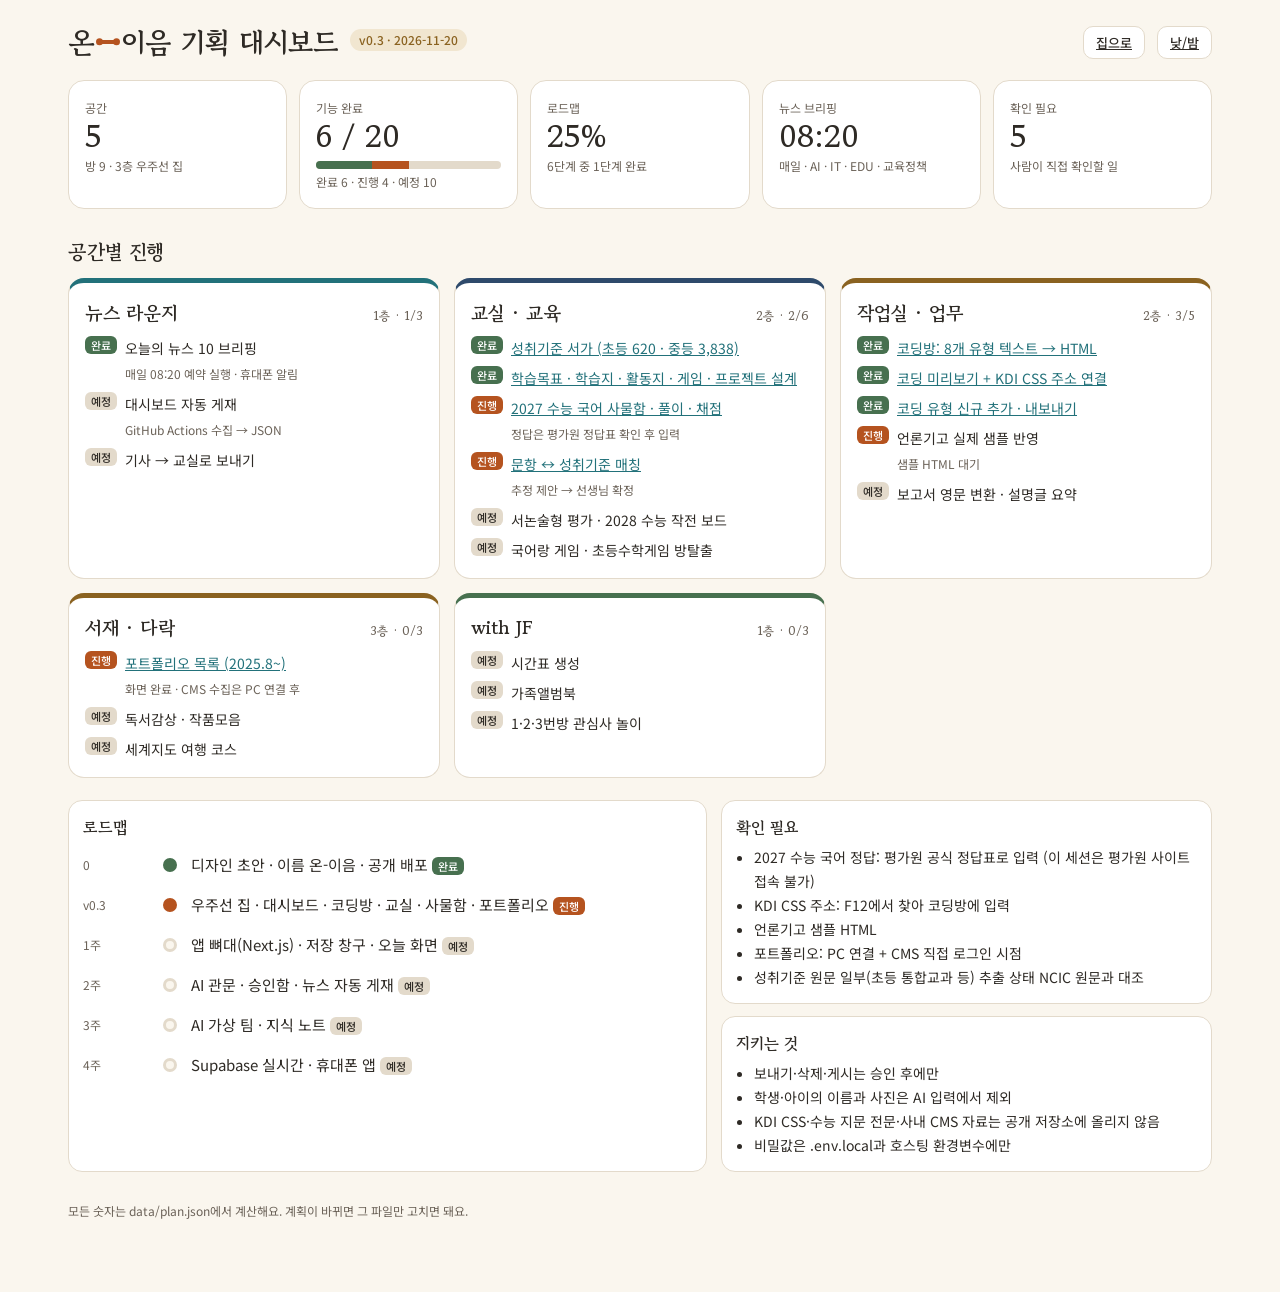
==== dashboard.html @ b9b787f5 "v0.3: 우주선 집·타임캡슐 수납장, 기획 대시보드, 코딩방, 교실 성취기준 설계, 수능 국어 사물함, 서재 포트폴리오 - 집 전체를 둥둥 떠 있는 우주선으로, 수납장은 타임캡슐" ====
<!doctype html>
<html lang="ko">
<head>
<meta charset="utf-8">
<meta name="viewport" content="width=device-width, initial-scale=1">
<title>기획 대시보드 · 온-이음</title>
<link rel="icon" href="data:image/svg+xml,%3Csvg xmlns='http://www.w3.org/2000/svg' viewBox='0 0 32 32'%3E%3Ccircle cx='7' cy='16' r='5' fill='%23B5531F'/%3E%3Ccircle cx='25' cy='16' r='5' fill='%2347704F'/%3E%3Cpath d='M12 16h8' stroke='%23B5531F' stroke-width='3' stroke-linecap='round'/%3E%3C/svg%3E">
<link rel="stylesheet" href="https://fonts.googleapis.com/css2?family=Gowun+Batang:wght@400;700&family=Noto+Sans+KR:wght@400;500;700&family=JetBrains+Mono&display=swap">
<link rel="stylesheet" href="styles.css">
<link rel="stylesheet" href="css/room.css">
<style>
  .db{max-width:1180px;margin:0 auto;padding:22px 18px 60px}
  .db-top{display:flex;align-items:center;gap:12px;flex-wrap:wrap;margin-bottom:18px}
  .db-top h1{font:700 28px var(--font-display);margin:0;display:flex;align-items:center}
  .kpis{display:grid;grid-template-columns:repeat(auto-fit,minmax(170px,1fr));gap:12px;margin-bottom:22px}
  .kpi{background:var(--paper-raised);border:1px solid var(--line);border-radius:16px;padding:14px 16px}
  .kpi b{display:block;font:700 30px/1.1 var(--font-display)}
  .kpi span{font-size:12px;color:var(--ink-muted)}
  .bar{height:8px;border-radius:99px;background:var(--line);overflow:hidden;margin-top:8px;display:flex}
  .bar i{display:block;height:100%}
  .spaces{display:grid;grid-template-columns:repeat(auto-fit,minmax(320px,1fr));gap:14px}
  .sp-card{background:var(--paper-raised);border:1px solid var(--line);border-radius:16px;padding:16px;border-top:5px solid var(--line)}
  .sp-card h2{font:700 19px var(--font-display);margin:0 0 2px;display:flex;justify-content:space-between;align-items:baseline}
  .sp-card ul{list-style:none;padding:0;margin:10px 0 0;display:grid;gap:6px}
  .sp-card li{display:grid;grid-template-columns:auto 1fr;gap:2px 8px;font-size:14px;align-items:start}
  .sp-card li small{grid-column:2;color:var(--ink-muted);font-size:12px}
  .st{font:500 11px var(--font-sans);border-radius:6px;padding:1px 6px;white-space:nowrap}
  .st.done{background:var(--garden);color:var(--on-accent)}.st.doing{background:var(--ember);color:var(--on-accent)}.st.plan{background:var(--line);color:var(--ink)}
  .tl{list-style:none;padding:0;margin:0;display:grid;gap:0}
  .tl li{display:grid;grid-template-columns:70px 18px 1fr;gap:10px;align-items:center;padding:8px 0}
  .tl .dot{width:14px;height:14px;border-radius:50%;border:3px solid var(--line);background:var(--paper)}
  .tl li.done .dot{background:var(--garden);border-color:var(--garden)}.tl li.doing .dot{background:var(--ember);border-color:var(--ember)}
  .two-col{display:grid;grid-template-columns:1.3fr 1fr;gap:14px;margin-top:22px}
  @media (max-width:860px){.two-col{grid-template-columns:1fr}}
  h2.sec{font:700 20px var(--font-display);margin:28px 0 12px}
</style>
</head>
<body class="room-page">
<div class="db">
  <div class="db-top">
    <h1>온<span class="dash" aria-hidden="true"></span>이음 기획 대시보드</h1>
    <span class="chip-s oak" id="ver"></span>
    <span style="flex:1"></span>
    <a class="btn-s" href="index.html">집으로</a>
    <a class="btn-s" href="#" data-theme-toggle>낮/밤</a>
  </div>
  <div class="kpis" id="kpis"></div>
  <h2 class="sec">공간별 진행</h2>
  <div class="spaces" id="spaces"></div>
  <div class="two-col">
    <div class="card-s"><h3>로드맵</h3><ol class="tl" id="tl"></ol></div>
    <div>
      <div class="card-s"><h3>확인 필요</h3><ul id="checks" style="margin:0;padding-left:18px;font-size:14px"></ul></div>
      <div class="card-s"><h3>지키는 것</h3><ul id="rules" style="margin:0;padding-left:18px;font-size:14px"></ul></div>
    </div>
  </div>
  <p class="note-s" style="margin-top:18px">모든 숫자는 data/plan.json에서 계산해요. 계획이 바뀌면 그 파일만 고치면 돼요.</p>
</div>
<script src="js/common.js"></script>
<script>
(function () {
  function esc(s) { return String(s == null ? '' : s).replace(/&/g, '&amp;').replace(/</g, '&lt;').replace(/>/g, '&gt;'); }
  var LABEL = { done: '완료', doing: '진행', plan: '예정' };
  fetch('data/plan.json').then(function (r) { return r.json(); }).then(function (p) {
    var feats = [].concat.apply([], p.spaces.map(function (s) { return s.features; }));
    var c = { done: 0, doing: 0, plan: 0 }; feats.forEach(function (f) { c[f.status]++; });
    var rm = p.roadmap, rmDone = rm.filter(function (r) { return r.status === 'done'; }).length + rm.filter(function (r) { return r.status === 'doing'; }).length * 0.5;
    var pct = Math.round(c.done / feats.length * 100);
    document.getElementById('ver').textContent = p.version + ' · ' + p.updated;
    document.getElementById('kpis').innerHTML =
      '<div class="kpi"><span>공간</span><b>' + p.spaces.length + '</b><span>방 9 · 3층 우주선 집</span></div>' +
      '<div class="kpi"><span>기능 완료</span><b>' + c.done + ' / ' + feats.length + '</b><div class="bar"><i style="width:' + (c.done / feats.length * 100) + '%;background:var(--garden)"></i><i style="width:' + (c.doing / feats.length * 100) + '%;background:var(--ember)"></i></div><span>완료 ' + c.done + ' · 진행 ' + c.doing + ' · 예정 ' + c.plan + '</span></div>' +
      '<div class="kpi"><span>로드맵</span><b>' + Math.round(rmDone / rm.length * 100) + '%</b><span>' + rm.length + '단계 중 ' + rm.filter(function (r) { return r.status === 'done'; }).length + '단계 완료</span></div>' +
      '<div class="kpi"><span>뉴스 브리핑</span><b>' + esc(p.briefing.time) + '</b><span>' + esc(p.briefing.days) + ' · ' + esc(p.briefing.fields.join(' · ')) + '</span></div>' +
      '<div class="kpi"><span>확인 필요</span><b>' + p.checks.length + '</b><span>사람이 직접 확인할 일</span></div>';
    document.getElementById('spaces').innerHTML = p.spaces.map(function (s) {
      var d = s.features.filter(function (f) { return f.status === 'done'; }).length;
      return '<section class="sp-card" style="border-top-color:var(--' + s.tone + ')"><h2>' + esc(s.name) + '<small class="note-s">' + esc(s.floor) + ' · ' + d + '/' + s.features.length + '</small></h2><ul>' +
        s.features.map(function (f) {
          var name = f.link ? '<a href="' + esc(f.link) + '">' + esc(f.name) + '</a>' : esc(f.name);
          return '<li><span class="st ' + f.status + '">' + LABEL[f.status] + '</span><span>' + name + '</span>' + (f.note ? '<small>' + esc(f.note) + '</small>' : '') + '</li>';
        }).join('') + '</ul></section>';
    }).join('');
    document.getElementById('tl').innerHTML = rm.map(function (r) { return '<li class="' + r.status + '"><span class="note-s">' + esc(r.week) + '</span><span class="dot"></span><span>' + esc(r.title) + ' <span class="st ' + r.status + '">' + LABEL[r.status] + '</span></span></li>'; }).join('');
    document.getElementById('checks').innerHTML = p.checks.map(function (x) { return '<li>' + esc(x) + '</li>'; }).join('');
    document.getElementById('rules').innerHTML = p.rules.map(function (x) { return '<li>' + esc(x) + '</li>'; }).join('');
  }).catch(function () { document.getElementById('kpis').innerHTML = '<div class="card-s">plan.json을 불러오지 못했어요. 웹 서버에서 열어 주세요.</div>'; });
})();
</script>
</body>
</html>
---- styles.css ----
/* 온-이음 On-ieum — tokens */
:root{
  --paper:#FAF6EE;--paper-raised:#FFFFFF;--line:#E3DACB;--ink:#2E2A25;--ink-muted:#6B6258;
  --garden:#47704F;--garden-soft:#E3EDE2;--pool:#22717A;--pool-soft:#DCEFEF;
  --ember:#B5531F;--ember-soft:#F6E2D5;--oak:#8A6220;--oak-soft:#F1E6D0;
  --lock:#2E4A6B;--lock-soft:#DFE6EF;--on-accent:#FFFFFF;--focus:#22717A;
  --sky-a:#DCEFEF;--sky-b:#FAF6EE;
  --font-display:"Gowun Batang","Noto Serif KR",serif;
  --font-sans:"Noto Sans KR",system-ui,sans-serif;
  --font-mono:"JetBrains Mono",ui-monospace,monospace;
  --space-1:4px;--space-2:8px;--space-4:16px;--space-6:24px;
  --radius-sm:6px;--radius-md:12px;--radius-lg:24px;
  --shadow-soft:0 2px 10px rgba(46,42,37,.08);
  color-scheme:light;
}
@media (prefers-color-scheme:dark){
  :root:not([data-theme="light"]){
    --paper:#1C1A17;--paper-raised:#26231F;--line:#3A352E;--ink:#F2ECE2;--ink-muted:#B3A999;
    --garden:#8FBF98;--garden-soft:#2A3A2D;--pool:#6CC3C9;--pool-soft:#1F3638;
    --ember:#F0935C;--ember-soft:#3E2A1E;--oak:#D9AE62;--oak-soft:#3A3122;
    --lock:#9DB8D9;--lock-soft:#232D39;--on-accent:#1C1A17;--focus:#6CC3C9;
    --sky-a:#14202B;--sky-b:#1C1A17;--shadow-soft:0 2px 12px rgba(0,0,0,.35);color-scheme:dark;
  }
}
:root[data-theme="dark"]{
  --paper:#1C1A17;--paper-raised:#26231F;--line:#3A352E;--ink:#F2ECE2;--ink-muted:#B3A999;
  --garden:#8FBF98;--garden-soft:#2A3A2D;--pool:#6CC3C9;--pool-soft:#1F3638;
  --ember:#F0935C;--ember-soft:#3E2A1E;--oak:#D9AE62;--oak-soft:#3A3122;
  --lock:#9DB8D9;--lock-soft:#232D39;--on-accent:#1C1A17;--focus:#6CC3C9;
  --sky-a:#14202B;--sky-b:#1C1A17;--shadow-soft:0 2px 12px rgba(0,0,0,.35);color-scheme:dark;
}

*{box-sizing:border-box}
html{scroll-behavior:smooth;scroll-padding-top:72px}
body{margin:0;background:var(--paper);color:var(--ink);font:400 15px/24px var(--font-sans);-webkit-font-smoothing:antialiased;padding-bottom:88px}
h1,h2,h3{font-family:var(--font-display);font-weight:700;margin:0}
a{color:var(--pool)}
code{font:13px/20px var(--font-mono);background:var(--oak-soft);padding:1px 6px;border-radius:var(--radius-sm)}
:focus-visible{outline:2px solid var(--focus);outline-offset:2px}
.wrap{max-width:1080px;margin:0 auto;padding:0 var(--space-4)}
.skip{position:absolute;left:-999px}.skip:focus{left:16px;top:8px;z-index:99;background:var(--paper-raised);padding:8px}

/* header */
.top{position:sticky;top:0;z-index:20;background:color-mix(in srgb,var(--paper) 88%,transparent);backdrop-filter:blur(8px);border-bottom:1px solid var(--line)}
.top-in{display:flex;align-items:center;gap:var(--space-4);height:56px}
.brand{font:700 20px/1 var(--font-display);color:var(--ink);text-decoration:none}
.brand span{color:var(--ink-muted);font-weight:400;font-size:15px}
.nav{display:flex;gap:var(--space-4);margin-left:auto}
.nav a{color:var(--ink-muted);text-decoration:none;font-size:14px}
.nav a:hover{color:var(--ink)}
.theme{border:1px solid var(--line);background:var(--paper-raised);color:var(--ink);border-radius:999px;padding:4px 12px;font:500 13px var(--font-sans);cursor:pointer}
.theme .moon{display:none}
:root[data-theme="dark"] .theme .sun{display:none}:root[data-theme="dark"] .theme .moon{display:inline}
@media (max-width:640px){.nav{display:none}.theme{margin-left:auto}}

/* hero */
.hero{padding:64px var(--space-4) 40px}
.eyebrow{margin:0 0 12px;font:500 13px var(--font-sans);color:var(--ember);letter-spacing:.04em}
.hero h1{font-size:clamp(30px,5vw,48px);line-height:1.2;letter-spacing:-.01em}
.lead{max-width:620px;color:var(--ink-muted);font-size:16px;line-height:28px;margin:20px 0 0}
.lead b{color:var(--ink)}
.hero-cta{display:flex;gap:var(--space-2);margin-top:28px;flex-wrap:wrap}
.btn{display:inline-block;padding:10px 18px;border-radius:var(--radius-md);font:700 14px var(--font-sans);text-decoration:none}
.btn.primary{background:var(--pool);color:var(--on-accent)}
.btn.ghost{border:1px solid var(--line);color:var(--ink);background:var(--paper-raised)}
.promise{list-style:none;padding:0;margin:40px 0 0;display:grid;grid-template-columns:repeat(3,1fr);gap:var(--space-4);border-top:1px solid var(--line);padding-top:var(--space-6)}
.promise b{display:block;font:700 17px var(--font-display)}
.promise span{font-size:13px;color:var(--ink-muted)}
@media (max-width:640px){.promise{grid-template-columns:1fr}}

/* sections */
.sec-head{margin-bottom:var(--space-6)}
.sec-head h2{font-size:30px;line-height:38px}
.sec-head p{margin:8px 0 0;color:var(--ink-muted);max-width:640px}
section{padding:56px 0}
.house-sec,.plan-sec{background:linear-gradient(var(--paper-raised),var(--paper));border-top:1px solid var(--line);border-bottom:1px solid var(--line)}

/* house */
.house-grid{display:grid;grid-template-columns:minmax(0,1.35fr) minmax(0,1fr);gap:var(--space-6);align-items:start}
@media (max-width:860px){.house-grid{grid-template-columns:1fr}}
.house{position:relative;background:linear-gradient(var(--sky-a),var(--sky-b) 40%);border:1px solid var(--line);border-radius:var(--radius-lg);padding:var(--space-4) var(--space-4) var(--space-4);overflow:hidden}
.sky{position:absolute;inset:0 0 auto 0;height:90px;pointer-events:none}
.sunball{position:absolute;right:28px;top:18px;width:28px;height:28px;border-radius:50%;background:var(--ember);opacity:.85}
:root[data-theme="dark"] .sunball{background:var(--oak);box-shadow:-8px 0 0 0 var(--sky-a) inset}
.star{position:absolute;width:3px;height:3px;border-radius:50%;background:var(--ink-muted);opacity:0}
.s1{left:18%;top:20px}.s2{left:42%;top:34px}.s3{left:66%;top:16px}
:root[data-theme="dark"] .star{opacity:.8}
.roof{position:relative;height:56px;margin:8px 8% 0;background:var(--oak-soft);clip-path:polygon(50% 0,100% 100%,0 100%)}
.lvl{position:relative;margin:var(--space-2) 0 6px;font:500 12px/16px var(--font-sans);color:var(--ink-muted)}
.floor{position:relative;display:grid;gap:var(--space-2);padding-bottom:var(--space-2);border-bottom:3px solid var(--line)}
.f3{grid-template-columns:2fr 1fr 1fr}.f2{grid-template-columns:1.4fr 1fr 1.4fr}.f1{grid-template-columns:1fr 1.2fr 1.3fr}
@media (max-width:520px){.f3,.f2,.f1{grid-template-columns:1fr 1fr}.f3 .room:first-child,.f2 .room:first-child,.f1 .room:nth-child(2){grid-column:1/-1}}
.room{all:unset;box-sizing:border-box;cursor:pointer;min-height:96px;border-radius:var(--radius-md);padding:10px 12px;border:1px solid var(--line);display:flex;flex-direction:column;gap:4px;transition:transform .2s,box-shadow .2s}
.room:hover{transform:translateY(-2px);box-shadow:var(--shadow-soft)}
.room:focus-visible{outline:2px solid var(--focus);outline-offset:2px}
.room b{font:700 16px/22px var(--font-display)}
.room span{font-size:12px;line-height:16px;color:var(--ink-muted)}
.room[aria-pressed="true"]{border:2px solid var(--pool);box-shadow:var(--shadow-soft)}
.t-oak{background:var(--oak-soft)}.t-pool{background:var(--pool-soft)}.t-lock{background:var(--lock-soft)}.t-garden{background:var(--garden-soft)}.t-ember{background:var(--ember-soft)}
.mini-cab{display:flex;gap:3px;margin-top:auto}.mini-cab i{flex:1;height:12px;border-radius:3px;background:var(--oak)}
.yard{position:relative;margin-top:var(--space-2);height:30px;border-radius:var(--radius-md);background:var(--garden-soft);display:flex;align-items:center;gap:8px;padding:0 12px;font-size:12px;color:var(--ink-muted)}
.yard span{color:var(--garden);font-weight:700}

/* panel */
.panel{position:sticky;top:76px;background:var(--paper-raised);border:1px solid var(--line);border-radius:var(--radius-lg);padding:var(--space-6);box-shadow:var(--shadow-soft);min-height:420px}
.panel .tag{display:inline-block;font:500 12px/16px var(--font-sans);padding:2px 8px;border-radius:var(--radius-sm)}
.panel h3{font-size:26px;line-height:34px;margin:10px 0 4px}
.panel .desc{color:var(--ink-muted);margin:0 0 var(--space-4)}
.panel ul{list-style:none;padding:0;margin:0;display:grid;gap:var(--space-2)}
.panel li{border:1px solid var(--line);border-radius:var(--radius-md);padding:10px 12px;display:grid;grid-template-columns:1fr auto;gap:2px 8px;align-items:center}
.panel li b{font:700 14px/20px var(--font-sans)}
.panel li small{grid-column:1;color:var(--ink-muted);font-size:12px;line-height:18px}
.panel li em{grid-row:1/3;grid-column:2;font-style:normal;font:500 12px var(--font-sans);color:var(--ink-muted)}
.panel .peek{margin-top:var(--space-4);border-radius:var(--radius-md);padding:12px;background:var(--paper);border:1px dashed var(--line);font-size:13px;line-height:21px}
.panel .peek b{display:block;font-size:12px;color:var(--ink-muted);margin-bottom:4px;font-weight:500}
.panel .ai{margin-top:var(--space-4);display:flex;gap:10px;align-items:center;font-size:13px;color:var(--ink-muted)}
.panel .ai i{width:32px;height:32px;border-radius:50%;flex:none;display:grid;place-items:center;font-style:normal;font:700 13px var(--font-display);color:var(--on-accent)}
.panel.fade{animation:fade .2s ease}
@keyframes fade{from{opacity:0;transform:translateY(4px)}to{opacity:1;transform:none}}
@media (max-width:860px){.panel{position:static;min-height:0}}

/* news */
.news-wrap{display:grid;grid-template-columns:260px 1fr;gap:var(--space-6);align-items:start}
@media (max-width:760px){.news-wrap{grid-template-columns:1fr}.phone{margin:0 auto}}
.phone{width:260px;border-radius:36px;padding:10px;background:var(--ink);box-shadow:var(--shadow-soft)}
.phone-in{border-radius:28px;min-height:420px;padding:28px 14px;background:linear-gradient(var(--lock),var(--pool));color:#fff;text-align:center}
.clock{margin:0;font:700 52px/1 var(--font-display)}
.date{margin:6px 0 24px;font-size:13px;opacity:.9}
.noti{text-align:left;background:rgba(255,255,255,.92);color:#2E2A25;border-radius:16px;padding:10px 12px;margin-top:8px;font-size:12px;line-height:18px}
.noti b{display:block;font-size:12px}.noti.dim{opacity:.75}
:root[data-theme="dark"] .phone-in{background:linear-gradient(#232D39,#1F3638)}
.filters{display:flex;gap:6px;flex-wrap:wrap;margin-bottom:var(--space-4)}
.chip{border:1px solid var(--line);background:var(--paper-raised);color:var(--ink);border-radius:999px;padding:4px 12px;font:500 13px var(--font-sans);cursor:pointer}
.chip.on{background:var(--pool);border-color:var(--pool);color:var(--on-accent)}
.news{list-style:none;margin:0;padding:0;display:grid;gap:var(--space-2)}
.news li{background:var(--paper-raised);border:1px solid var(--line);border-radius:var(--radius-md);padding:12px var(--space-4);display:grid;grid-template-columns:28px 1fr auto;gap:2px 8px;align-items:start}
.news .no{font:700 18px/24px var(--font-display);color:var(--pool)}
.news h4{margin:0;font:700 15px/22px var(--font-sans)}
.news p{grid-column:2;margin:0;font-size:13px;line-height:20px;color:var(--ink-muted)}
.news .send{grid-column:3;grid-row:1/3;align-self:center;border:1px solid var(--line);background:none;color:var(--ink);border-radius:var(--radius-md);padding:4px 10px;font:500 12px var(--font-sans);cursor:pointer;white-space:nowrap}
.news .send.done{background:var(--garden-soft);color:var(--garden);border-color:transparent}
.ftag{display:inline-block;border-radius:var(--radius-sm);padding:1px 6px;font:500 12px/16px var(--font-sans);background:var(--pool-soft);color:var(--pool);margin-right:6px;vertical-align:1px}
.ftag.p{background:var(--lock-soft);color:var(--lock)}
.note{font-size:12px;color:var(--ink-muted);margin:12px 0 0}
@media (max-width:520px){.news li{grid-template-columns:24px 1fr}.news .send{grid-column:2;grid-row:auto;justify-self:start;margin-top:6px}}
.flow{list-style:none;padding:0;display:grid;grid-template-columns:repeat(5,1fr);gap:var(--space-2);margin:var(--space-6) 0 0}
.flow li{background:var(--paper-raised);border:1px solid var(--line);border-radius:var(--radius-md);padding:10px 12px;position:relative}
.flow b{display:block;font:700 15px var(--font-display)}.flow span{font-size:12px;color:var(--ink-muted)}
.flow .hot{background:var(--ember-soft);border-color:transparent}.flow .hot b{color:var(--ember)}
@media (max-width:760px){.flow{grid-template-columns:1fr 1fr}}

/* plan */
.cards3{display:grid;grid-template-columns:repeat(3,1fr);gap:var(--space-4)}
@media (max-width:760px){.cards3{grid-template-columns:1fr}}
.pc{background:var(--paper-raised);border:1px solid var(--line);border-radius:var(--radius-md);padding:var(--space-4)}
.pc h3{font-size:18px;margin-bottom:6px}.pc p{margin:0;font-size:14px;color:var(--ink-muted)}
.sub{font-size:20px;margin:40px 0 var(--space-4)}
.road{list-style:none;padding:0;margin:0;display:grid;grid-template-columns:repeat(4,1fr);gap:var(--space-2)}
.road li{border-top:4px solid var(--lock);background:var(--paper-raised);border-radius:0 0 var(--radius-md) var(--radius-md);padding:12px;display:flex;flex-direction:column;gap:4px}
.road li:nth-child(2){border-color:var(--pool)}.road li:nth-child(3){border-color:var(--oak)}.road li:nth-child(4){border-color:var(--garden)}
.road .wk{font:500 12px var(--font-sans);color:var(--ink-muted)}.road b{font:700 16px/22px var(--font-display)}.road span:last-child{font-size:12px;color:var(--ink-muted)}
@media (max-width:760px){.road{grid-template-columns:1fr 1fr}}
.two{display:grid;grid-template-columns:1fr 1fr;gap:var(--space-4);margin-top:40px}
@media (max-width:760px){.two{grid-template-columns:1fr}}
.box{background:var(--paper-raised);border:1px solid var(--line);border-radius:var(--radius-md);padding:var(--space-4)}
.box h3{font-size:18px;margin-bottom:8px}.box ul{margin:0;padding-left:18px;font-size:14px;color:var(--ink-muted)}.box li{margin:4px 0}.box b{color:var(--ink)}
.stack{display:flex;flex-wrap:wrap;gap:var(--space-2)}
.stack span{border:1px solid var(--line);border-radius:999px;padding:4px 12px;font-size:13px;background:var(--paper-raised)}

/* names */
.names{display:grid;grid-template-columns:repeat(5,1fr);gap:var(--space-2)}
@media (max-width:860px){.names{grid-template-columns:1fr 1fr}}
.nm{border:1px solid var(--line);border-radius:var(--radius-md);padding:var(--space-4);background:var(--paper-raised)}
.nm b{display:block;font:700 22px/30px var(--font-display)}.nm i{font-style:normal;font-size:12px;color:var(--ink-muted)}
.nm p{margin:8px 0 0;font-size:13px;line-height:20px;color:var(--ink-muted)}
.nm.on{border:2px solid var(--ember)}

/* footer */
.foot{border-top:1px solid var(--line);padding:24px 0;font-size:12px;color:var(--ink-muted)}.foot p{margin:2px 0}

/* cabinet launcher */
.cabinet{position:fixed;left:50%;bottom:12px;transform:translateX(-50%);z-index:30;display:flex;gap:6px;padding:8px;background:var(--oak-soft);border:1px solid var(--line);border-radius:var(--radius-lg);box-shadow:var(--shadow-soft)}
.cabinet button{border:0;background:var(--paper-raised);color:var(--ink);border-radius:var(--radius-md);padding:14px 14px 8px;min-width:56px;font:500 13px var(--font-sans);cursor:pointer;position:relative;box-shadow:var(--shadow-soft)}
.cabinet button::before{content:"";position:absolute;top:6px;left:50%;transform:translateX(-50%);width:20px;height:3px;border-radius:2px;background:var(--oak)}
.cabinet button.on{background:var(--pool);color:var(--on-accent)}
.cabinet button.on::before{background:var(--on-accent)}

@media (prefers-reduced-motion:reduce){*{animation:none!important;transition:none!important}html{scroll-behavior:auto}}

/* ===== 온-이음 identity: the dash is a warm thread ===== */
:root{--thread:var(--ember)}
.brand{display:inline-flex;align-items:center;font:700 20px/1 var(--font-display);color:var(--ink);text-decoration:none}
.dash{display:inline-block;width:.7em;height:.14em;min-height:3px;margin:0 .12em;border-radius:99px;background:var(--thread);vertical-align:middle;position:relative}
.dash::before,.dash::after{content:"";position:absolute;top:50%;width:.26em;height:.26em;min-width:6px;min-height:6px;border-radius:50%;transform:translateY(-50%);background:var(--thread)}
.dash::before{left:-.08em}.dash::after{right:-.08em}
.dash.big{width:.62em;height:.09em}
.dash.xl{width:1.2em;height:.12em}
.btn.primary{background:var(--ember)}

/* hero */
.hero{padding:56px 0 48px}
.hero-grid{display:grid;grid-template-columns:minmax(0,1.1fr) minmax(0,1fr);gap:var(--space-6);align-items:center}
@media (max-width:860px){.hero-grid{grid-template-columns:1fr}.hero-art{max-width:380px;margin:0 auto}}
.logo{display:flex;align-items:center;font-size:clamp(64px,11vw,112px);line-height:1;letter-spacing:-.02em;margin:8px 0 0}
.roman{margin:6px 0 0 4px;font:500 14px var(--font-mono);color:var(--ink-muted);letter-spacing:.08em}
.tagline{margin:18px 0 0;font:700 clamp(20px,3vw,26px)/1.4 var(--font-display)}
.hero .lead{margin-top:12px}
.threads{width:100%;height:auto;overflow:visible}
.th{fill:none;stroke:var(--thread);stroke-width:3;stroke-linecap:round;stroke-dasharray:420;stroke-dashoffset:420;animation:draw 1.6s ease forwards}
.t2{animation-delay:.15s}.t3{animation-delay:.3s}.t4{animation-delay:.45s}.t5{animation-delay:.6s}
.th.ring{stroke:var(--line);stroke-width:2;stroke-dasharray:6 8;stroke-dashoffset:0;animation:none}
@keyframes draw{to{stroke-dashoffset:0}}
.node circle{stroke:var(--paper);stroke-width:4}
.node text,.core text{font:700 13px var(--font-sans);text-anchor:middle;fill:var(--ink)}
.n-news circle{fill:var(--pool-soft)}.n-class circle{fill:var(--lock-soft)}.n-work circle{fill:var(--oak-soft)}.n-lib circle{fill:var(--oak-soft)}.n-jf circle{fill:var(--garden-soft)}
.core circle{fill:var(--ember)}
.core text{fill:var(--on-accent);font:700 20px var(--font-display)}
.core text.sm{font:500 11px var(--font-mono)}

/* meaning */
.meaning-sec{border-top:1px solid var(--line)}
.word{display:grid;grid-template-columns:1fr .8fr 1.2fr;gap:var(--space-4);align-items:stretch}
@media (max-width:860px){.word{grid-template-columns:1fr}}
.piece{background:var(--paper-raised);border:1px solid var(--line);border-radius:var(--radius-lg);padding:var(--space-6)}
.piece .big{margin:0;height:72px;display:flex;align-items:center;font:700 64px/1 var(--font-display)}
.piece h3{font-size:18px;margin:12px 0 6px}
.piece p:not(.big){margin:0;font-size:14px;line-height:23px;color:var(--ink-muted)}
.piece b{color:var(--ink)}
.p-on .big{color:var(--ember)}.p-ieum .big{color:var(--garden)}
.p-dash{background:var(--ember-soft);border-color:transparent}
.also{display:grid;grid-template-columns:repeat(3,1fr);gap:var(--space-4);margin-top:var(--space-6)}
@media (max-width:760px){.also{grid-template-columns:1fr}}
.also p{margin:0;font-size:14px;color:var(--ink-muted);border-top:2px solid var(--line);padding-top:10px}
.also b{display:block;color:var(--ink);font:700 16px var(--font-display);margin-bottom:2px}
.motto{margin:40px 0 0;padding:0;text-align:center;font:700 clamp(22px,3.4vw,32px)/1.5 var(--font-display)}
.motto span{display:block;margin-top:6px;font:400 14px var(--font-sans);color:var(--ink-muted)}

/* house stitch: a thread running through all floors */
.house .stitch{position:absolute;left:10px;top:120px;bottom:20px;width:6px;height:calc(100% - 140px)}
.house .stitch path{stroke:var(--thread);stroke-width:2;stroke-dasharray:3 5;fill:none;vector-effect:non-scaling-stroke}
.room[aria-pressed="true"]{border-color:var(--ember)}
.room.linked{box-shadow:0 0 0 2px var(--paper),0 0 0 4px var(--thread)}
.links{margin-top:var(--space-4)}
.links b{display:block;font:500 12px var(--font-sans);color:var(--ink-muted);margin-bottom:6px}
.links .lk{border:1px solid var(--line);background:var(--paper);color:var(--ink);border-radius:999px;padding:4px 10px 4px 8px;font:500 13px var(--font-sans);cursor:pointer;margin:0 6px 6px 0;display:inline-flex;align-items:center;gap:6px}
.links .lk::before{content:"";width:14px;height:3px;border-radius:2px;background:var(--thread)}
.links .lk small{color:var(--ink-muted);font-size:12px}

/* footer logo */
.foot-in{display:flex;gap:var(--space-6);align-items:center;flex-wrap:wrap}
.foot-logo{margin:0;display:flex;align-items:center;font:700 22px var(--font-display);color:var(--ink)}
.cabinet button.on{background:var(--ember)}

/* ===== v0.3 우주선 집 · 타임캡슐 ===== */
.house-sec{
  background:
    radial-gradient(1.2px 1.2px at 20px 30px,var(--ink-muted) 50%,transparent 51%) 0 0/120px 110px,
    radial-gradient(1px 1px at 70px 80px,var(--ink-muted) 50%,transparent 51%) 0 0/160px 140px,
    radial-gradient(1.4px 1.4px at 100px 20px,var(--oak) 50%,transparent 51%) 0 0/230px 190px,
    radial-gradient(ellipse 80% 40% at 50% 115%,var(--pool-soft),transparent 70%),
    linear-gradient(var(--paper),var(--paper-raised));
}
:root[data-theme="dark"] .house-sec{
  background:
    radial-gradient(1.4px 1.4px at 20px 30px,#f2ece2 50%,transparent 51%) 0 0/120px 110px,
    radial-gradient(1px 1px at 70px 80px,#b3a999 50%,transparent 51%) 0 0/160px 140px,
    radial-gradient(1.8px 1.8px at 100px 20px,#d9ae62 50%,transparent 51%) 0 0/230px 190px,
    radial-gradient(ellipse 80% 40% at 50% 115%,#1f3638,transparent 70%),
    linear-gradient(#11141a,#1c1a17);
}
.ship{position:relative;padding-bottom:54px;animation:float 6s ease-in-out infinite}
@keyframes float{0%,100%{transform:translateY(0)}50%{transform:translateY(-8px)}}
.ship .house{border-radius:48px 48px 30px 30px;box-shadow:0 0 0 6px var(--paper-raised),0 0 0 8px var(--line),0 36px 60px -26px rgba(0,0,0,.45)}
.ship .roof{position:relative}
.ship .roof::after{content:"";position:absolute;left:50%;top:-30px;width:2px;height:30px;background:var(--ink-muted);transform:translateX(-50%)}
.ship .roof::before{content:"";position:absolute;left:50%;top:-38px;width:10px;height:10px;border-radius:50%;background:var(--ember);transform:translateX(-50%);box-shadow:0 0 12px var(--ember);animation:blink 2.4s ease-in-out infinite}
@keyframes blink{50%{opacity:.35}}
.ship .floor .room{border-radius:18px}
.ship .floor .room::after{content:"";position:absolute;right:10px;top:10px;width:12px;height:12px;border-radius:50%;border:2px solid var(--line);background:var(--paper-raised)}
.ship .room{position:relative}
.thrust{position:absolute;left:0;right:0;bottom:0;height:54px;display:flex;justify-content:center;gap:22%;pointer-events:none}
.thrust i{width:26px;height:46px;border-radius:50% 50% 50% 50%/30% 30% 70% 70%;background:radial-gradient(ellipse at 50% 20%,#fff3 0,var(--ember) 35%,transparent 72%);filter:blur(.5px);transform-origin:top;animation:flame .5s ease-in-out infinite alternate}
.thrust i:nth-child(2){animation-delay:.15s;height:54px}
.thrust i:nth-child(3){animation-delay:.3s}
@keyframes flame{from{transform:scaleY(.82);opacity:.8}to{transform:scaleY(1.08);opacity:1}}
.mini-cab i{border-radius:99px;background:linear-gradient(90deg,var(--ember) 50%,var(--paper-raised) 50%);border:1px solid var(--oak)}
.go-row{display:flex;flex-wrap:wrap;gap:6px;margin-top:var(--space-4)}
.btn-go{display:inline-block;background:var(--ember);color:var(--on-accent);text-decoration:none;border-radius:var(--radius-md);padding:7px 12px;font:700 13px var(--font-sans)}
.btn-go:focus-visible{outline:2px solid var(--focus);outline-offset:2px}

/* 타임캡슐 수납장 */
.cabinet{border-radius:999px;padding:8px 10px;gap:8px}
.cabinet button{position:relative;min-width:64px;height:40px;padding:0 14px;border-radius:999px;overflow:visible;background:var(--paper-raised);box-shadow:var(--shadow-soft);border:1.5px solid var(--oak)}
.cabinet button::before{display:none}
.cabinet .cap-top{position:absolute;left:-1.5px;top:-1.5px;bottom:-1.5px;width:50%;border-radius:999px 0 0 999px;background:var(--ember-soft);border:1.5px solid var(--oak);border-right:0;transform-origin:100% 0;transition:transform .4s cubic-bezier(.3,1.4,.5,1)}
.cabinet .cap-label{position:relative;font:700 13px var(--font-sans)}
.cabinet button.opening .cap-top{transform:rotate(-38deg) translate(-4px,-6px)}
.cabinet button.on{background:var(--ember);border-color:var(--ember);color:var(--on-accent)}
.cabinet button.on .cap-top{background:color-mix(in srgb,var(--ember) 70%,#fff);border-color:var(--ember)}
@media (prefers-reduced-motion:reduce){.ship,.thrust i,.ship .roof::before{animation:none}.cabinet .cap-top{transition:none}}
---- css/room.css ----
/* 온-이음 · 방 공통 레이아웃 (레일 → 목록 → 작업 → 상세) */
body.room-page{padding-bottom:0;background:var(--paper)}
.r-app{display:grid;grid-template-columns:64px 240px minmax(0,1fr) 360px;height:100vh;height:100dvh}
.r-rail{background:var(--ink);display:flex;flex-direction:column;align-items:center;gap:6px;padding:12px 0}
:root[data-theme="dark"] .r-rail{background:#0f0e0c}
.r-rail a{width:44px;height:44px;border-radius:14px;display:grid;place-items:center;text-decoration:none;font:700 11px/1.1 var(--font-sans);color:#e9e2d6;text-align:center;opacity:.75}
.r-rail a:hover,.r-rail a.on{opacity:1;background:rgba(255,255,255,.12)}
.r-rail a.on{box-shadow:inset 3px 0 0 var(--ember)}
.r-rail .home{font:700 13px var(--font-display);margin-bottom:8px;opacity:1;color:#fff}
.r-rail .grow{flex:1}
.r-list{border-right:1px solid var(--line);background:var(--paper-raised);display:flex;flex-direction:column;min-height:0}
.r-list header{padding:14px 14px 8px}
.r-list h1{font:700 18px var(--font-display);margin:0;display:flex;align-items:center;gap:6px}
.r-list .sub{font-size:12px;color:var(--ink-muted);margin:2px 0 0}
.r-search{margin:8px 14px;width:calc(100% - 28px);padding:7px 10px;border:1px solid var(--line);border-radius:10px;background:var(--paper);color:var(--ink);font:13px var(--font-sans)}
.r-items{list-style:none;margin:0;padding:4px 8px 12px;overflow:auto;flex:1}
.r-items li button{all:unset;box-sizing:border-box;width:100%;cursor:pointer;display:block;padding:9px 10px;border-radius:10px;font-size:13px;line-height:18px}
.r-items li button:hover{background:var(--paper)}
.r-items li button.on{background:var(--pool-soft)}
.r-items li button small{display:block;color:var(--ink-muted);font-size:11px;margin-top:2px;white-space:nowrap;overflow:hidden;text-overflow:ellipsis}
.r-items .grp{font:500 11px var(--font-sans);color:var(--ink-muted);padding:10px 10px 4px;letter-spacing:.02em}
.r-main{display:flex;flex-direction:column;min-width:0;min-height:0}
.r-main>header{display:flex;align-items:center;gap:10px;padding:12px 18px;border-bottom:1px solid var(--line);flex-wrap:wrap}
.r-main>header h2{font:700 18px var(--font-display);margin:0}
.r-main>header .sp{flex:1}
.r-body{flex:1;overflow:auto;padding:18px}
.r-side{border-left:1px solid var(--line);background:var(--paper-raised);display:flex;flex-direction:column;min-height:0}
.r-side>header{display:flex;align-items:center;gap:8px;padding:12px 14px;border-bottom:1px solid var(--line)}
.r-side>header b{font:700 15px var(--font-display);flex:1}
.r-side .r-body{padding:14px}
.btn-s{border:1px solid var(--line);background:var(--paper-raised);color:var(--ink);border-radius:10px;padding:6px 12px;font:500 13px var(--font-sans);cursor:pointer}
.btn-s:hover{border-color:var(--ink-muted)}
.btn-s.pri{background:var(--ember);border-color:var(--ember);color:var(--on-accent)}
.btn-s.on{background:var(--pool);border-color:var(--pool);color:var(--on-accent)}
.btn-s:disabled{opacity:.5;cursor:not-allowed}
.field{display:block;margin:0 0 12px}
.field>span{display:block;font:500 12px var(--font-sans);color:var(--ink-muted);margin-bottom:4px}
.field input,.field select,.field textarea{width:100%;box-sizing:border-box;border:1px solid var(--line);border-radius:10px;background:var(--paper);color:var(--ink);padding:8px 10px;font:14px/1.6 var(--font-sans)}
.field textarea{min-height:220px;resize:vertical;font:13px/1.65 var(--font-mono)}
.code{width:100%;box-sizing:border-box;min-height:220px;border:1px solid var(--line);border-radius:10px;background:#1c1a17;color:#f2ece2;padding:12px;font:12px/1.6 var(--font-mono);white-space:pre-wrap;word-break:break-all}
.chip-s{display:inline-flex;align-items:center;gap:4px;border-radius:999px;padding:2px 9px;font:500 12px/18px var(--font-sans);background:var(--pool-soft);color:var(--pool);margin:0 4px 4px 0;border:0;cursor:default}
button.chip-s{cursor:pointer}
.chip-s.lock{background:var(--lock-soft);color:var(--lock)}.chip-s.oak{background:var(--oak-soft);color:var(--oak)}.chip-s.ember{background:var(--ember-soft);color:var(--ember)}.chip-s.garden{background:var(--garden-soft);color:var(--garden)}
.card-s{border:1px solid var(--line);border-radius:14px;background:var(--paper-raised);padding:14px;margin-bottom:12px}
.card-s h3{font:700 16px var(--font-display);margin:0 0 6px}
.muted{color:var(--ink-muted)}
.note-s{font-size:12px;color:var(--ink-muted);line-height:18px}
.tabs{display:flex;gap:4px;flex-wrap:wrap}
.toast{position:fixed;left:50%;bottom:20px;transform:translateX(-50%);background:var(--ink);color:var(--paper);padding:8px 16px;border-radius:999px;font-size:13px;opacity:0;transition:opacity .2s;pointer-events:none;z-index:99}
.toast.show{opacity:1}
.r-mobile-nav{display:none}
@media (max-width:1180px){.r-app{grid-template-columns:64px 220px minmax(0,1fr)}.r-side{grid-column:2/-1;border-left:0;border-top:1px solid var(--line)}.r-app{height:auto}}
@media (max-width:760px){
  .r-app{grid-template-columns:1fr;height:auto}
  .r-rail{flex-direction:row;overflow-x:auto;padding:8px;gap:4px;position:sticky;top:0;z-index:5}
  .r-rail .grow{display:none}
  .r-list{border-right:0;border-bottom:1px solid var(--line)}
  .r-items{max-height:260px}
  .r-side{grid-column:auto}
}
.r-app>*{min-width:0}
.r-list select,.r-search{max-width:calc(100% - 28px);box-sizing:border-box}
.field select{max-width:100%}
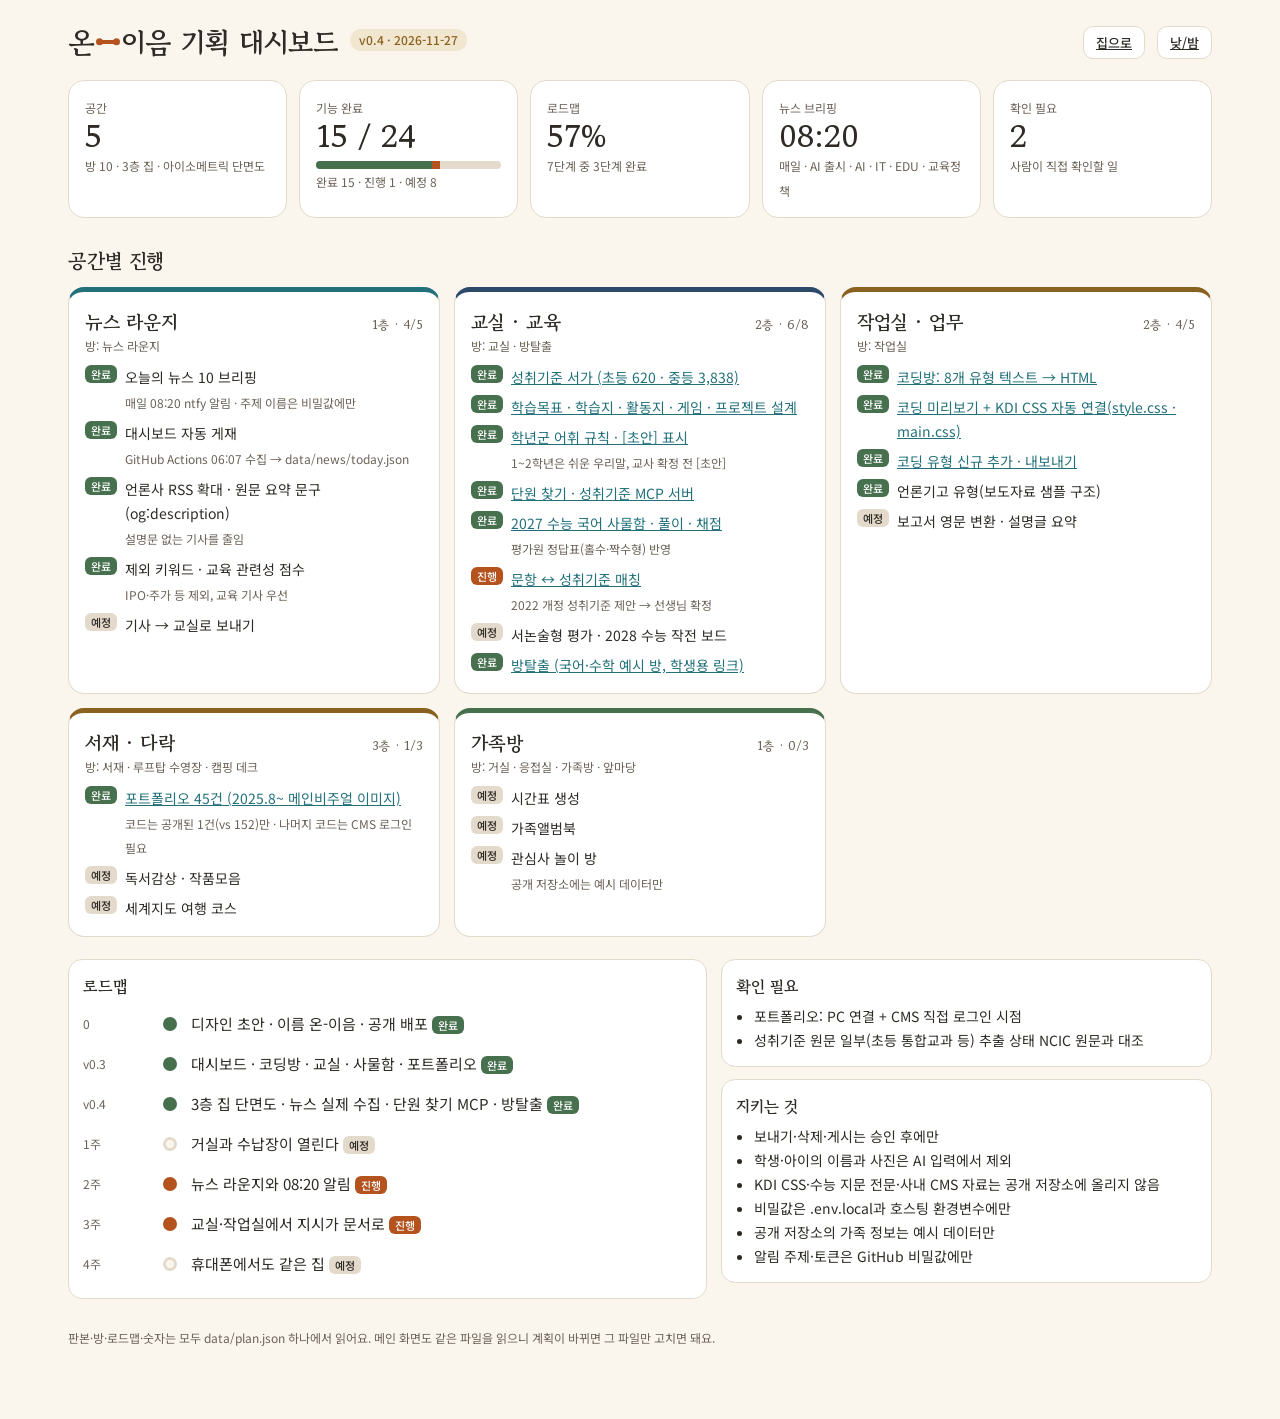
==== commit 301cf42e: "교수님 피드백 반영: 뉴스 요약·분류, 알림 주제 비공개, 가족 예시 데이터, 학년군 어휘·[초안], plan.json 통일, 모바일 메뉴 1. 뉴스: 언론사 RSS 8곳 추가, " ====
--- a/dashboard.html
+++ b/dashboard.html
@@ -54,7 +54,7 @@
       <div class="card-s"><h3>지키는 것</h3><ul id="rules" style="margin:0;padding-left:18px;font-size:14px"></ul></div>
     </div>
   </div>
-  <p class="note-s" style="margin-top:18px">모든 숫자는 data/plan.json에서 계산해요. 계획이 바뀌면 그 파일만 고치면 돼요.</p>
+  <p class="note-s" style="margin-top:18px">판본·방·로드맵·숫자는 모두 data/plan.json 하나에서 읽어요. 메인 화면도 같은 파일을 읽으니 계획이 바뀌면 그 파일만 고치면 돼요.</p>
 </div>
 <script src="js/common.js"></script>
 <script>
@@ -68,14 +68,16 @@
     var pct = Math.round(c.done / feats.length * 100);
     document.getElementById('ver').textContent = p.version + ' · ' + p.updated;
     document.getElementById('kpis').innerHTML =
-      '<div class="kpi"><span>공간</span><b>' + p.spaces.length + '</b><span>방 9 · 3층 우주선 집</span></div>' +
+      '<div class="kpi"><span>공간</span><b>' + p.spaces.length + '</b><span>방 ' + p.house.rooms.length + ' · ' + esc(p.house.metaphor) + '</span></div>' +
       '<div class="kpi"><span>기능 완료</span><b>' + c.done + ' / ' + feats.length + '</b><div class="bar"><i style="width:' + (c.done / feats.length * 100) + '%;background:var(--garden)"></i><i style="width:' + (c.doing / feats.length * 100) + '%;background:var(--ember)"></i></div><span>완료 ' + c.done + ' · 진행 ' + c.doing + ' · 예정 ' + c.plan + '</span></div>' +
       '<div class="kpi"><span>로드맵</span><b>' + Math.round(rmDone / rm.length * 100) + '%</b><span>' + rm.length + '단계 중 ' + rm.filter(function (r) { return r.status === 'done'; }).length + '단계 완료</span></div>' +
       '<div class="kpi"><span>뉴스 브리핑</span><b>' + esc(p.briefing.time) + '</b><span>' + esc(p.briefing.days) + ' · ' + esc(p.briefing.fields.join(' · ')) + '</span></div>' +
       '<div class="kpi"><span>확인 필요</span><b>' + p.checks.length + '</b><span>사람이 직접 확인할 일</span></div>';
     document.getElementById('spaces').innerHTML = p.spaces.map(function (s) {
       var d = s.features.filter(function (f) { return f.status === 'done'; }).length;
-      return '<section class="sp-card" style="border-top-color:var(--' + s.tone + ')"><h2>' + esc(s.name) + '<small class="note-s">' + esc(s.floor) + ' · ' + d + '/' + s.features.length + '</small></h2><ul>' +
+      var rn = (s.rooms || []).map(function (id) { var r = p.house.rooms.filter(function (x) { return x.id === id; })[0]; return r ? r.name : id; });
+      return '<section class="sp-card" style="border-top-color:var(--' + s.tone + ')"><h2>' + esc(s.name) + '<small class="note-s">' + esc(s.floor) + ' · ' + d + '/' + s.features.length + '</small></h2>' +
+        (rn.length ? '<p class="note-s" style="margin:2px 0 0">방: ' + esc(rn.join(' · ')) + '</p>' : '') + '<ul>' +
         s.features.map(function (f) {
           var name = f.link ? '<a href="' + esc(f.link) + '">' + esc(f.name) + '</a>' : esc(f.name);
           return '<li><span class="st ' + f.status + '">' + LABEL[f.status] + '</span><span>' + name + '</span>' + (f.note ? '<small>' + esc(f.note) + '</small>' : '') + '</li>';
